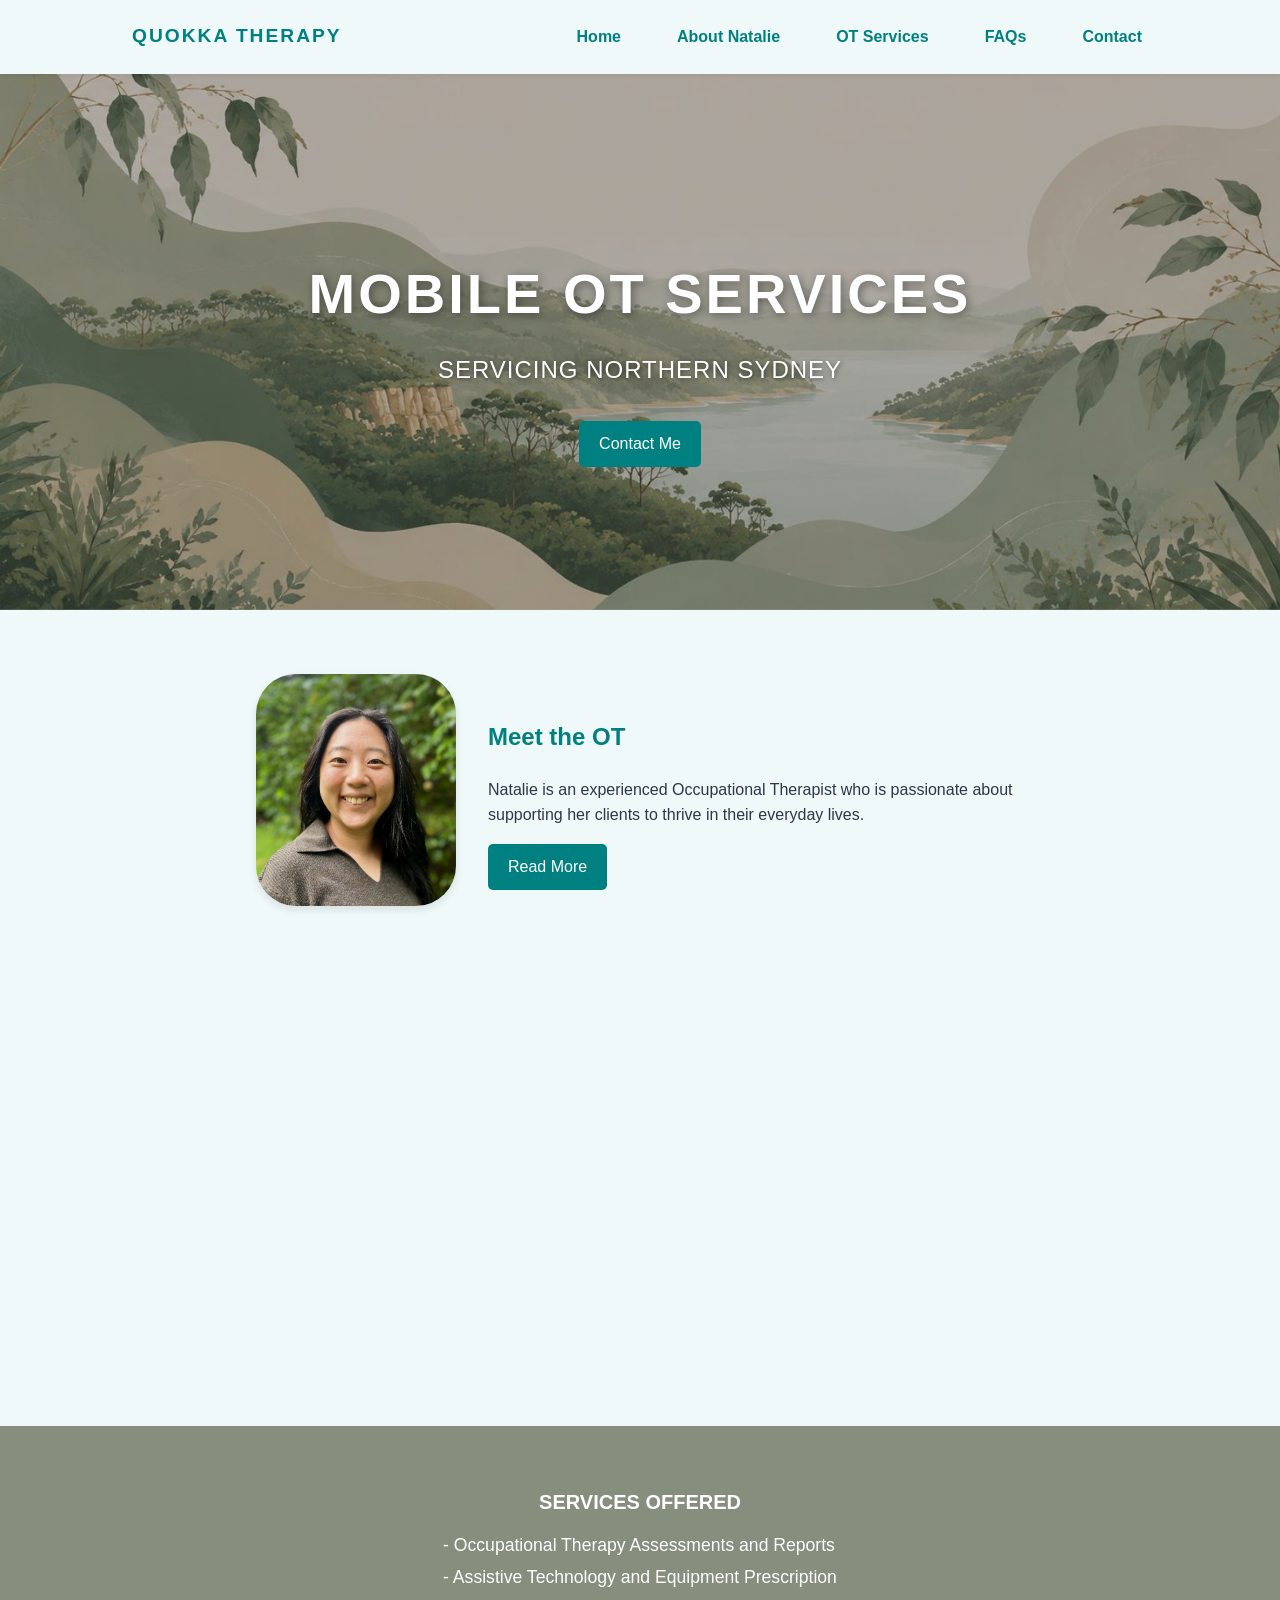
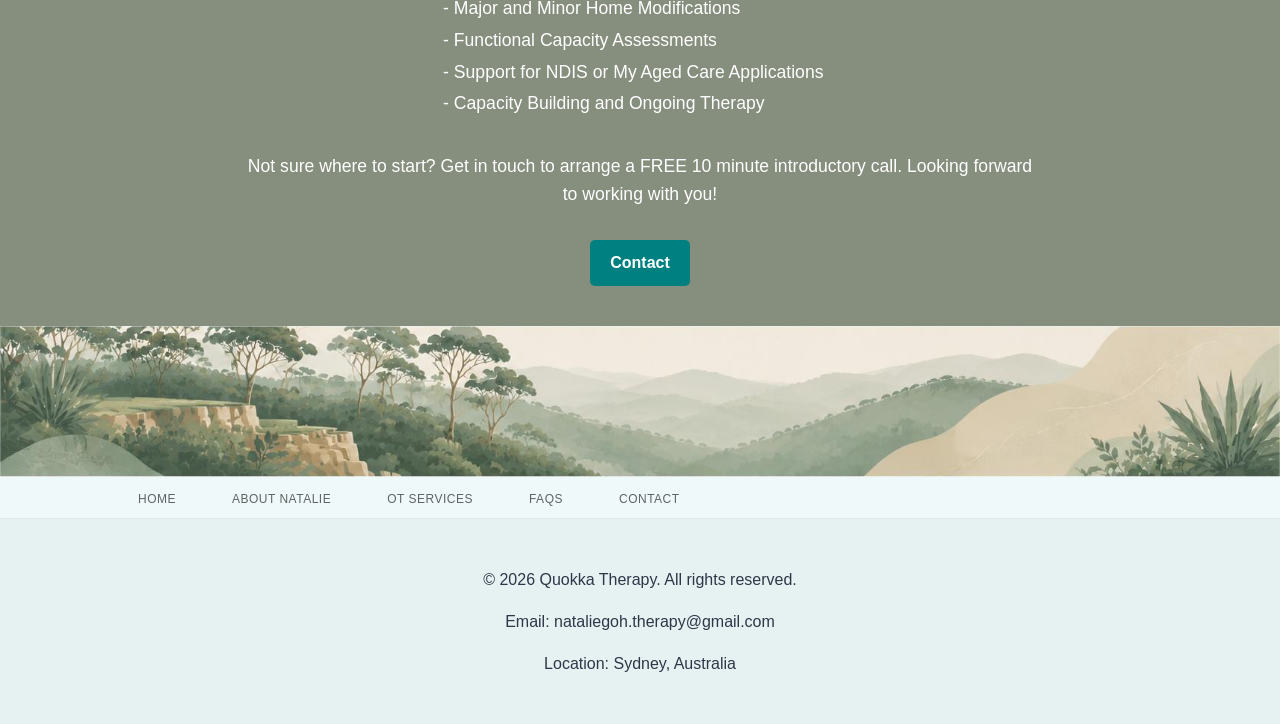
==== index.html @ a45f42ed "update via website-editor skill" ====
<!DOCTYPE html>
<html lang="en">
<head>
    <meta charset="UTF-8">
    <meta name="viewport" content="width=device-width, initial-scale=1.0">
    <title>Quokka Therapy | Mobile Occupational Therapy Sydney</title>
    <link rel="stylesheet" href="style.css">
</head>
<body>
    <header>
        <div class="nav-container">
            <a href="index.html" class="logo">
                <span style="vertical-align: middle;">Quokka Therapy</span>
            </a>
            <div class="menu-wrapper">
                <span class="menu-label">Menu</span>
                <button class="menu-toggle" id="menu-toggle" aria-label="Toggle navigation">
                    <span></span>
                    <span></span>
                    <span></span>
                </button>
            </div>
            <nav>
                <a href="index.html">Home</a>
                <a href="about.html">About Natalie</a>
                <a href="approach.html">OT Services</a>
                <a href="funding.html">FAQs</a>
                <a href="contact.html">Contact</a>
            </nav>
        </div>
    </header>

    <section class="hero index-hero" style="margin-top: 0;">
        <div class="hero-content">
            <h1>Mobile OT Services</h1>
            <p>SERVICING NORTHERN SYDNEY</p>
            <a href="contact.html" class="button">Contact Me</a>
        </div>
    </section>

    <main style="margin-top: 0;">
        <section class="home-main">
            <div class="meet-ot-section">
                <div class="ot-thumbnail">
                    <img src="IMG_3230.jpeg" alt="Natalie" class="ot-profile-pic">
                </div>
                <div class="ot-text">
                    <h2>Meet the OT</h2>
                    <p>Natalie is an experienced Occupational Therapist who is passionate about supporting her clients to thrive in their everyday lives.</p>
                    <a href="about.html" class="button">Read More</a>
                </div>
            </div>
        </section>
    </main>

    <section class="eucalyptus-section">
        <div class="get-in-touch-blurb">
            <p class="services-list-title">SERVICES OFFERED</p>
            <div class="services-list">
                - Occupational Therapy Assessments and Reports<br>
                - Assistive Technology and Equipment Prescription<br>
                - Major and Minor Home Modifications<br>
                - Functional Capacity Assessments<br>
                - Support for NDIS or My Aged Care Applications<br>
                - Capacity Building and Ongoing Therapy
            </div>
            <p class="services-intro-cta">Not sure where to start? Get in touch to arrange a FREE 10 minute introductory call. Looking forward to working with you!</p>
        </div>
        <div style="text-align: center;">
            <a href="contact.html" class="button button-large button-white">Contact</a>
        </div>
    </section>

    <div class="bottom-full-image">
        <img src="bottom_banner.png" alt="Bottom decorative banner">
    </div>

    <nav class="mini-footer-nav">
        <ul>
            <li><a href="index.html">Home</a></li>
            <li><a href="about.html">About Natalie</a></li>
            <li><a href="approach.html">OT Services</a></li>
            <li><a href="funding.html">FAQs</a></li>
            <li><a href="contact.html">Contact</a></li>
        </ul>
    </nav>

    <footer>
        <div class="footer-content">
            <p>&copy; 2026 Quokka Therapy. All rights reserved.</p>
            <p>Email: nataliegoh.therapy@gmail.com</p>
            <p>Location: Sydney, Australia</p>
        </div>
    </footer>

    <script src="script.js"></script>
</body>
</html>
---- style.css ----
html, body {
    margin: 0;
    padding: 0;
    width: 100%;
    overflow-x: hidden; /* Prevent horizontal scroll */
}

* {
    box-sizing: border-box; /* Ensure padding doesn't affect width */
}

:root {
    --primary-teal: #008080; /* Professional Teal */
    --secondary-teal: #2d8a8a; /* Muted Teal */
    --bg-color: #f0f9f9; /* Soft Light Teal */
    --text-color: #2d3748; /* Dark Charcoal */
    --accent-teal: #e0f2f2; /* Pale Teal Accent */
    --footer-bg: #e6f2f2;
}

body {
    font-family: 'Segoe UI', Roboto, Helvetica, Arial, sans-serif;
    background-color: var(--bg-color);
    color: var(--text-color);
    margin: 0;
    line-height: 1.6;
    padding-top: 70px; /* Offset for fixed header */
}

.top-banner {
    display: none;
}

header {
    background-color: var(--bg-color);
    box-shadow: 0 2px 4px rgba(0,0,0,0.05);
    padding: 1rem 0 0 0; /* Removed bottom padding */
    position: fixed;
    top: 0;
    left: 0;
    width: 100%;
    z-index: 1000;
}

.nav-container {
    max-width: 1100px;
    margin: 0 auto;
    padding: 0 2rem 1rem 2rem; /* Added padding here instead */
    display: flex;
    justify-content: space-between;
    align-items: center;
}

.logo {
    font-size: 1.5rem;
    font-weight: bold;
    color: var(--primary-teal);
    text-decoration: none;
    display: flex;
    align-items: center;
}

.logo span {
    vertical-align: middle; 
    margin-left: 10px;
}

.menu-label {
    font-size: 0.7rem;
    font-weight: bold;
    color: var(--primary-teal);
    text-transform: uppercase;
    margin-bottom: 2px;
}

@media (max-width: 600px) {
    /* Fluid typography and vh heights now handle hero sections automatically */

    .nav-container {
        justify-content: space-between;
    }

    .logo span {
        display: block;
        font-size: 1.1rem;
        letter-spacing: 1px;
    }

    .menu-wrapper {
        display: flex;
        flex-direction: column;
        align-items: center;
    }

    .menu-toggle {
        background: none;
        border: none;
        cursor: pointer;
        padding: 5px;
        display: flex;
        flex-direction: column;
        gap: 4px;
    }

    .menu-toggle span {
        display: block;
        width: 25px;
        height: 3px;
        background-color: var(--primary-teal);
        border-radius: 3px;
    }

    nav {
        display: none;
        flex-direction: column;
        position: absolute;
        top: 100%;
        left: 0;
        right: 0;
        background-color: white;
        padding: 1rem;
        box-shadow: 0 4px 6px rgba(0,0,0,0.1);
        gap: 1rem;
        text-align: center;
    }

    nav.active {
        display: flex;
    }

    .desktop-profile {
        display: none !important;
    }

    .mobile-profile {
        display: block !important;
    }
}

.home-main {
    margin-top: 4rem; /* Spacing between banner and Meet the OT */
}

@media (min-width: 601px) {
    .nav-container {
        justify-content: space-between;
    }

    .logo span {
        display: inline-block;
        font-size: 1.2rem;
        font-weight: bold;
        text-transform: uppercase;
        letter-spacing: 2px;
    }

    .menu-label {
        display: none; /* Hide 'Menu' label on desktop */
    }

    .menu-toggle {
        display: none;
    }

    nav {
        display: flex;
        gap: 1.5rem;
    }

    nav a {
        padding: 0.5rem 1rem;
        border-radius: 4px;
    }

    nav a:hover {
        background-color: var(--accent-teal);
    }
}

nav a {
    text-decoration: none;
    color: var(--primary-teal);
    font-weight: 600;
    transition: color 0.3s;
}

nav a:hover {
    color: var(--secondary-teal);
}

main {
    max-width: 800px;
    margin: clamp(2rem, 5vh, 4rem) auto 2rem; /* Responsive top margin for gap below banner */
    padding: 0 1rem;
    min-height: 80vh;
}

h1, h2, h3 {
    color: var(--primary-teal);
}

.hero {
    display: flex;
    flex-direction: column;
    align-items: center;
    justify-content: center;
    text-align: center;
    color: white;
    width: 100%;
    max-width: 100%;
    margin: 0 auto;
    position: relative;
    overflow: hidden;
    min-height: 30vh; /* Responsive height based on viewport */
    background-size: cover;
    background-position: center;
    background-repeat: no-repeat;
    padding: 4rem 1rem; /* Padding allows height to grow if text wraps */
    border-radius: 0;
    margin-bottom: 0;
}

.about-hero, .approach-hero, .faq-hero, .index-hero, .contact-hero {
    /* Heights are now managed by the base .hero class or overrides */
}

.index-hero::before, .about-hero::before, .approach-hero::before, .faq-hero::before, .contact-hero::before {
    content: '';
    position: absolute;
    top: 0;
    left: 0;
    right: 0;
    bottom: 0;
    background: rgba(0, 0, 0, 0.3); /* Consistently dark overlay for text readability */
    z-index: 1;
}

.hero-content {
    position: relative;
    z-index: 2;
    width: 100%;
    max-width: clamp(300px, 90%, 1100px); /* Fluid width */
    padding: 1rem 0;
}

.index-hero {
    background-image: url('hoho.png');
    min-height: clamp(400px, 60vh, 800px); /* Larger hero for home page */
    background-position: center;
}

.about-hero {
    background-image: url('otot.png');
}

.approach-hero {
    background-image: url('sese.png');
}

.faq-hero {
    background-image: url('fafa.png');
}

.contact-hero {
    background-image: url('coco.png');
}

.hero-content h1 {
    font-size: clamp(1.8rem, 8vw, 3.5rem); /* Fluid typography */
    margin-bottom: 1rem;
    color: white;
    text-transform: uppercase;
    letter-spacing: clamp(1px, 1vw, 3px);
    text-shadow: 2px 2px 10px rgba(0, 0, 0, 0.4);
    line-height: 1.2;
}

.hero-content p {
    font-size: clamp(1rem, 4vw, 1.5rem); /* Fluid typography */
    text-transform: uppercase;
    letter-spacing: 1px;
    margin-bottom: 2rem;
    text-shadow: 1px 1px 5px rgba(0, 0, 0, 0.5);
}

.hero-image {
    display: none; /* Hide the vehicle image in this new layout */
}

.hero-text-block {
    max-width: 600px;
    margin: 1rem auto 0; /* Reduced margin */
    padding: 2rem;
    border-radius: 8px;
}

.mini-footer-nav {
    display: none; /* Hidden by default (mobile) */
}

@media (min-width: 769px) {
    .mini-footer-nav {
        display: block;
        padding: 0.5rem 0;
        margin-top: 2rem;
        max-width: 1100px; /* Match header width */
        margin: 0 auto;
        padding-left: 2rem; /* Match header padding */
    }

    .mini-footer-nav ul {
        list-style: none;
        padding: 0;
        margin: 0;
        display: flex;
        justify-content: flex-start;
        gap: 1.5rem;
    }

    .mini-footer-nav a {
        text-decoration: none;
        color: #000;
        font-weight: normal;
        font-size: 0.75rem;
        text-transform: uppercase;
        letter-spacing: 0.5px;
        opacity: 0.6;
        transition: opacity 0.3s;
    }

    .mini-footer-nav a:hover {
        opacity: 1;
        color: #000;
    }
}

.eucalyptus-section {
    background-color: #868e7e; /* Muted olive green */
    width: 100%;
    padding: 2.5rem 1.5rem; /* Reduced vertical padding, added horizontal for mobile */
    margin-top: 1rem; /* Reduced from 3rem to remove large white space */
    text-align: center;
    color: white;
}

.services-list-title {
    font-size: clamp(1.1rem, 4vw, 1.25rem);
    line-height: 1.6;
    margin-bottom: 0.75rem;
    font-weight: 700;
    text-transform: uppercase;
}

.services-list {
    display: block; /* Changed from inline-block to handle mobile better */
    text-align: left;
    margin: 0 auto 2rem;
    max-width: fit-content; /* Centers the list while keeping it left-aligned */
    font-size: clamp(1rem, 3.5vw, 1.1rem);
    line-height: 1.8;
}

.services-intro-cta {
    font-size: clamp(1rem, 3.5vw, 1.1rem);
    line-height: 1.6;
    margin: 0;
}

.bottom-full-image {
    width: 100%;
    display: block;
    margin: 0;
    padding: 0;
}

.bottom-full-image img {
    width: 100%;
    height: auto;
    display: block;
}

.eucalyptus-section .get-in-touch-blurb {
    background-color: transparent;
    box-shadow: none;
    margin: 0 auto 2rem;
    padding: 0 !important;
    max-width: 800px;
    color: white;
}

.eucalyptus-section .get-in-touch-blurb p, 
.eucalyptus-section .get-in-touch-blurb div {
    color: white !important;
}

.button-white {
    background-color: white;
    color: #a7bcb2;
    font-weight: bold;
}

.button-white:hover {
    background-color: #f0f9f9;
    color: #96aa9f;
}

footer {
    background-color: var(--footer-bg);
    padding: 2rem 0;
    text-align: center;
    border-top: 1px solid #e2e8f0;
}

.footer-content {
    max-width: 800px;
    margin: 0 auto;
}

.button {
    display: inline-block;
    padding: 10px 20px;
    background-color: var(--primary-teal);
    color: white;
    text-decoration: none;
    border-radius: 5px;
    transition: background-color 0.3s;
}

.button:hover {
    background-color: var(--secondary-teal);
}

/* Form Styles */
form {
    display: flex;
    flex-direction: column;
    gap: 1rem;
}

input, textarea {
    padding: 0.8rem;
    border: 1px solid #cbd5e0;
    border-radius: 4px;
    font-family: inherit;
}

input:focus, textarea:focus {
    outline: none;
    border-color: var(--primary-teal);
    box-shadow: 0 0 0 2px var(--accent-teal);
}

.funding-logos {
    display: flex;
    gap: 2rem;
    margin: 2rem 0;
    align-items: center;
    flex-wrap: wrap;
}

.funding-logos img {
    height: 60px;
    width: auto;
    object-fit: contain;
}

/* Service Sections */
.service-section {
    display: flex;
    gap: 2rem;
    align-items: center;
    margin-bottom: 2rem; /* Reduced margin */
}

.service-section:nth-child(even) {
    flex-direction: row-reverse;
}

.service-text {
    flex: 1;
    min-width: 300px;
}

.service-image {
    max-width: 300px;
    width: 100%;
    object-fit: cover;
    mix-blend-mode: multiply;
}

.service-image-small {
    max-width: 240px; /* 20% smaller than 300px */
}

/* Meet the OT Section */
.meet-ot-section {
    display: flex;
    gap: 2rem;
    align-items: center;
    margin-bottom: 1.5rem; /* Reduced margin */
}

.ot-thumbnail {
    flex-shrink: 0;
}

.ot-profile-pic {
    max-width: 200px;
    width: 100%;
    border-radius: 40px; /* Significant rounding of the edges */
    box-shadow: 0 4px 8px rgba(0,0,0,0.1);
}

.ot-text {
    flex: 1;
    min-width: 300px;
}

.hero-image img {
    mix-blend-mode: multiply;
}

.contact-image {
    max-width: 400px;
    width: 100%;
    mix-blend-mode: multiply; /* Blends white background with the page color */
}

@media (max-width: 768px) {
    .service-section, .service-section:nth-child(even) {
        flex-direction: column;
        text-align: center;
    }
    
    .service-image {
        max-width: 80%; /* 20% smaller than full width */
        margin: 0 auto;
    }

    .service-image-small {
        max-width: 50%; /* Further 15% reduction */
    }

    .meet-ot-section {
        flex-direction: column;
        text-align: center;
    }

    .ot-text {
        min-width: 100%;
    }
}
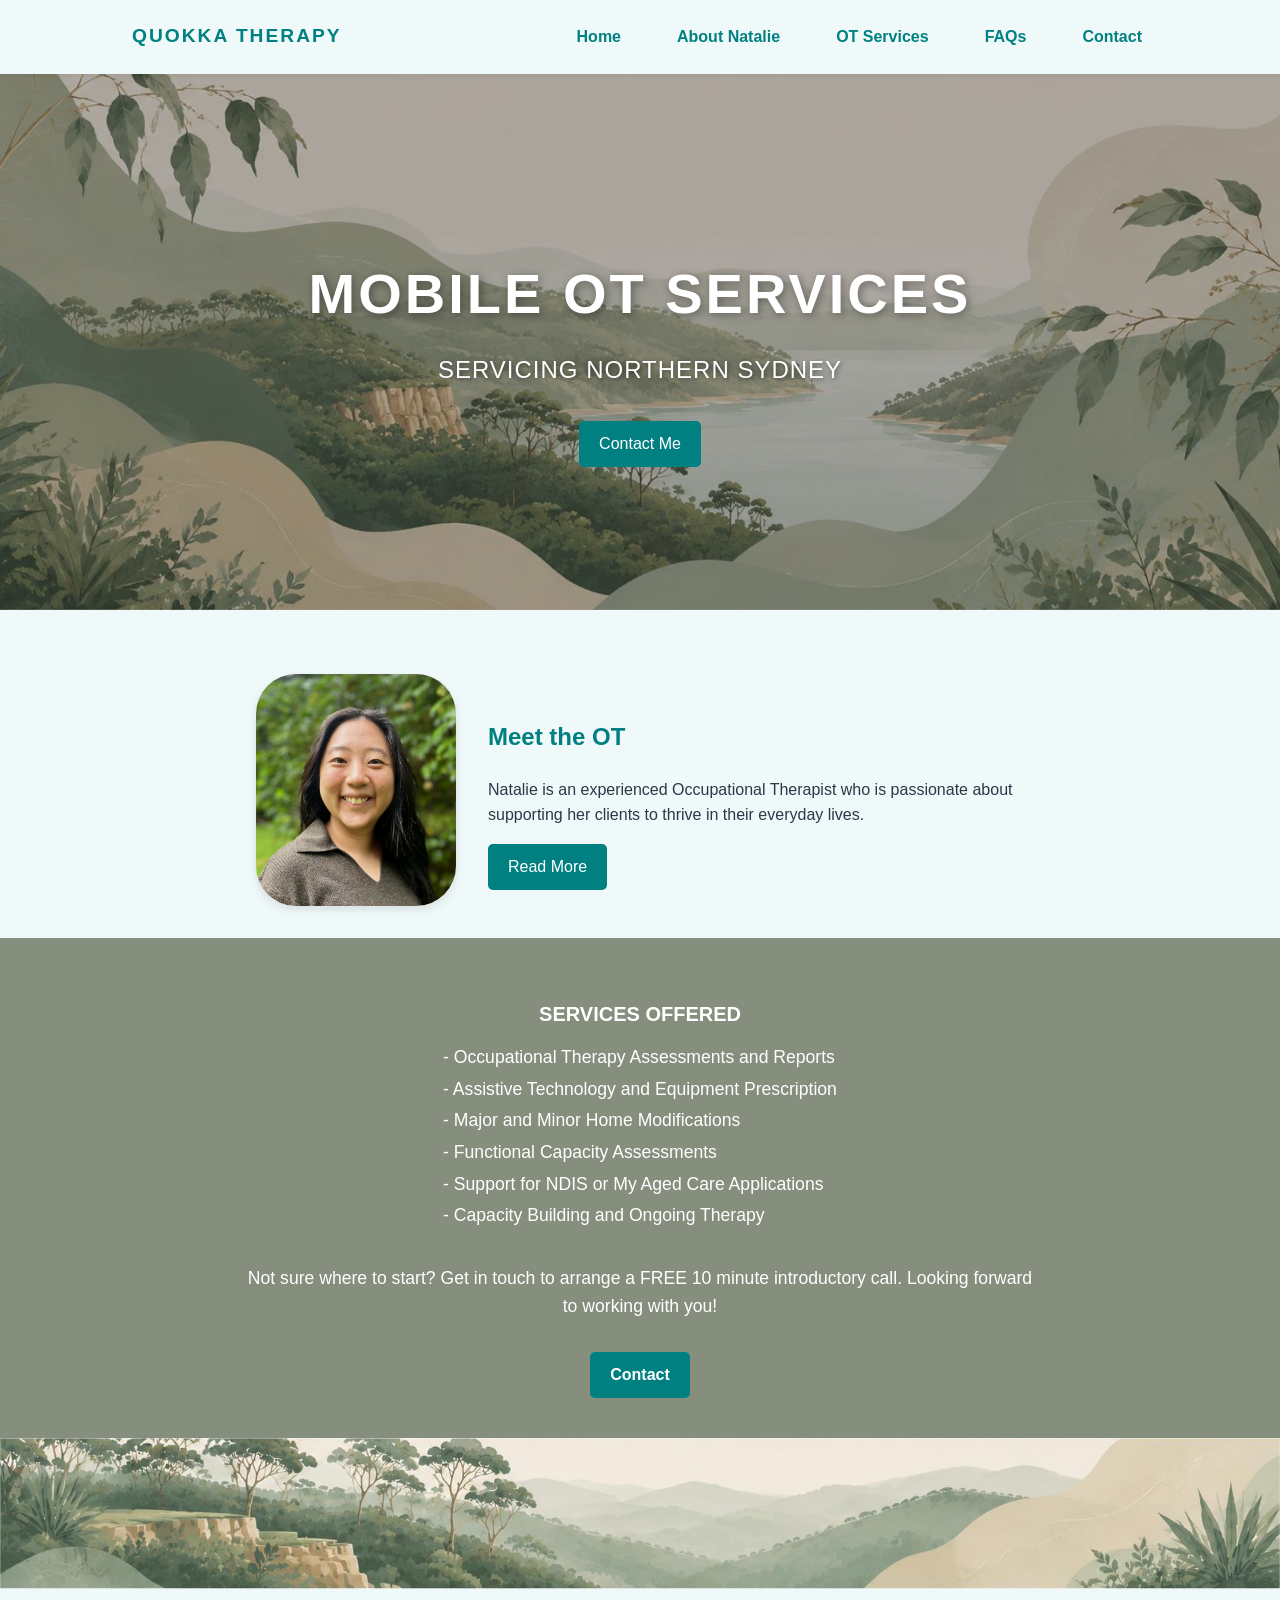
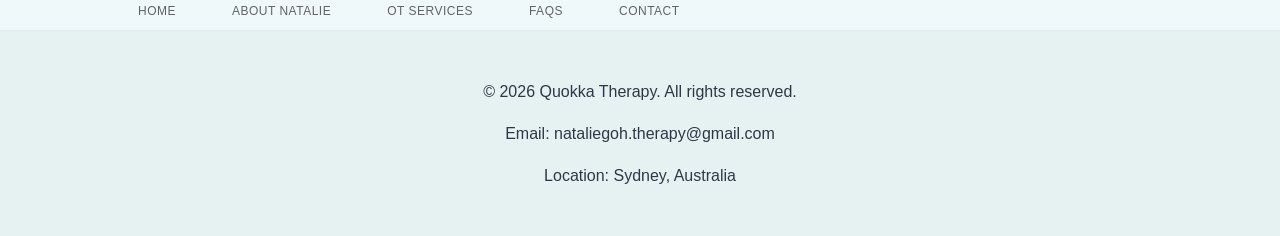
==== commit 7bee82de: "update via website-editor skill" ====
--- a/index.html
+++ b/index.html
@@ -38,7 +38,7 @@
         </div>
     </section>
 
-    <main style="margin-top: 0;">
+    <main class="home-main-content" style="margin-top: 0;">
         <section class="home-main">
             <div class="meet-ot-section">
                 <div class="ot-thumbnail">
--- a/style.css
+++ b/style.css
@@ -190,9 +190,23 @@
 
 main {
     max-width: 800px;
-    margin: clamp(2rem, 5vh, 4rem) auto 2rem; /* Responsive top margin for gap below banner */
+    margin: clamp(2rem, 5vh, 4rem) auto 2rem; /* Default responsive top margin */
     padding: 0 1rem;
-    min-height: 80vh;
+    min-height: 80vh; /* Keeps footer at bottom on short pages */
+}
+
+/* Page Specific Spacing Refinements */
+.home-main-content {
+    min-height: auto; /* Removes excessive white space below Meet the OT */
+    margin-bottom: 0;
+}
+
+.about-main-content {
+    margin-top: clamp(3rem, 8vh, 6rem); /* Larger gap below banner specifically for About page on desktop */
+}
+
+.contact-main-content, .faq-main-content {
+    /* Keep default min-height for these pages to avoid floating footers */
 }
 
 h1, h2, h3 {
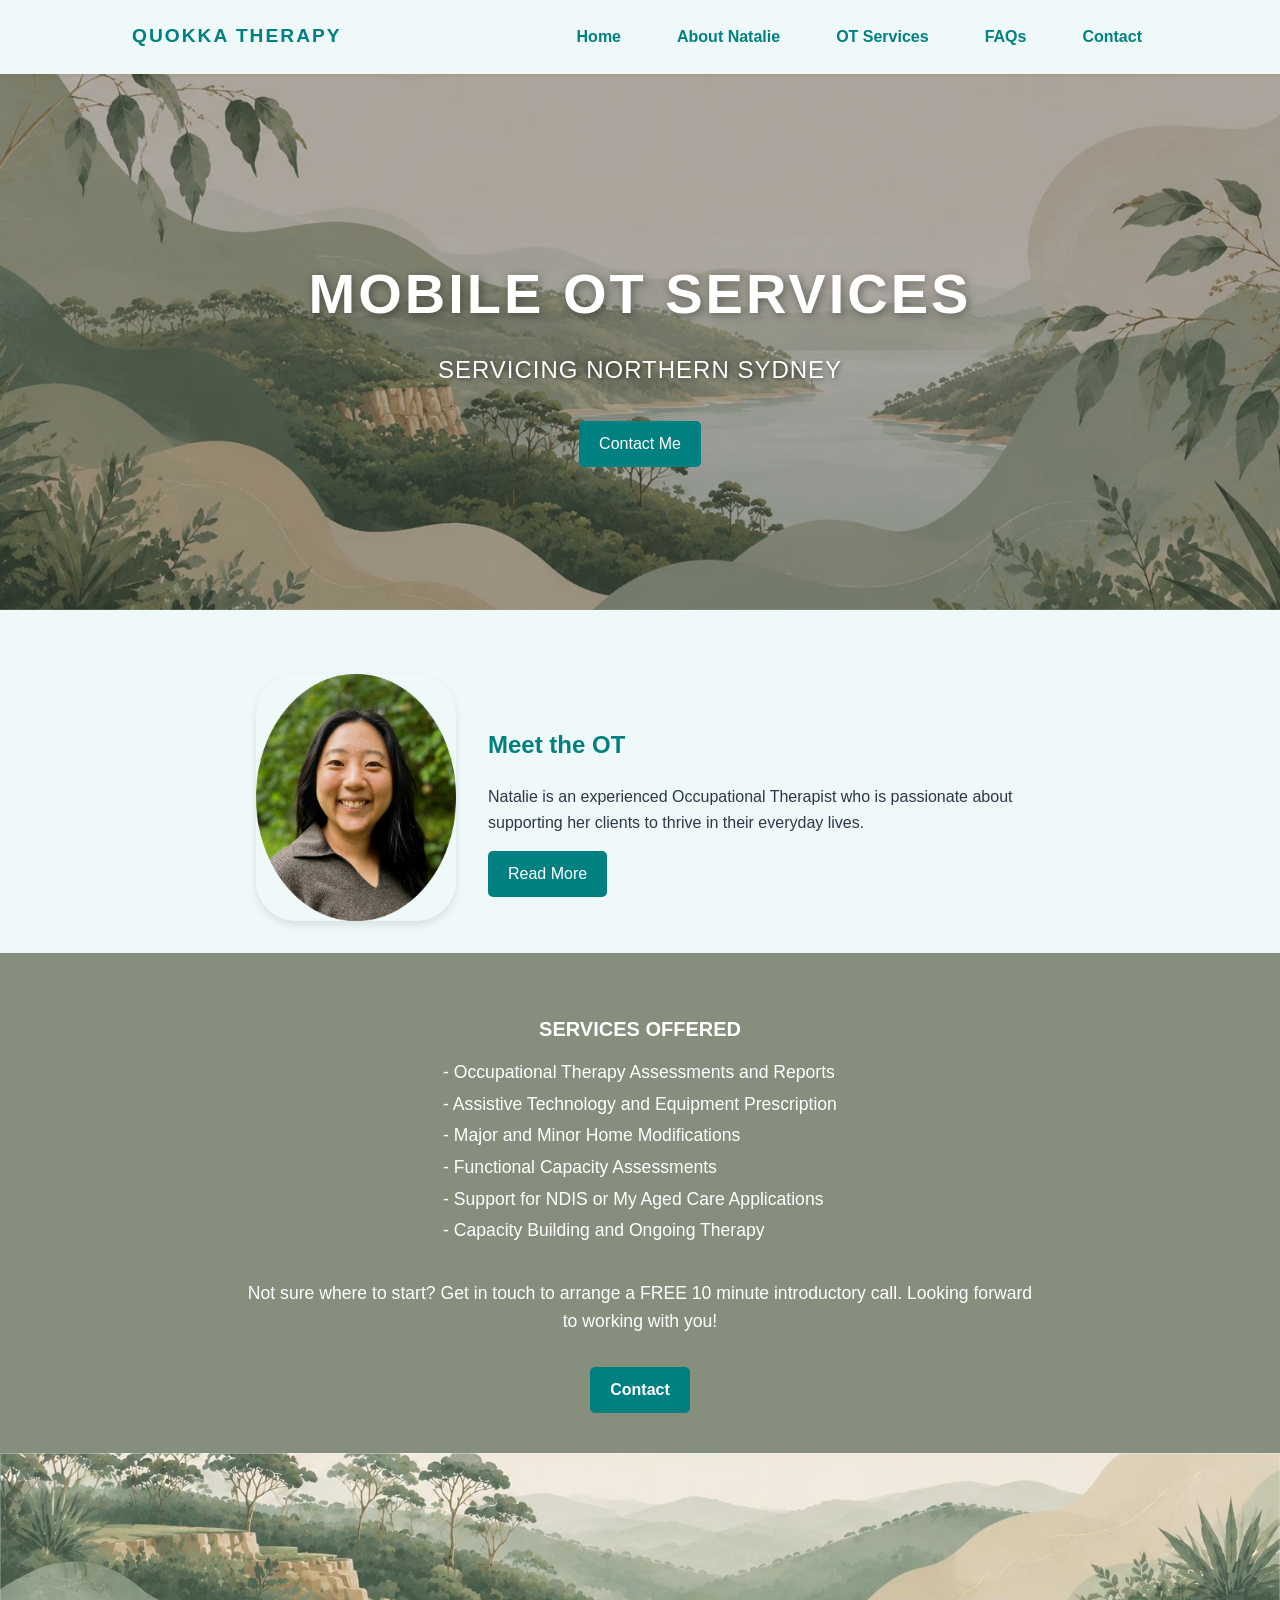
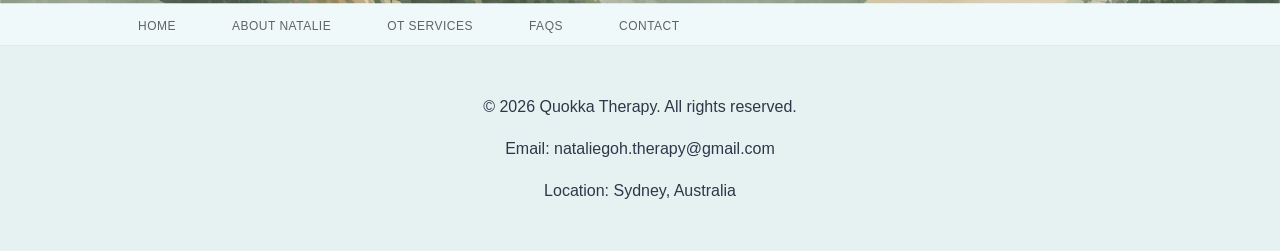
==== commit b9da5e5f: "update via website-editor skill" ====
--- a/index.html
+++ b/index.html
@@ -42,7 +42,7 @@
         <section class="home-main">
             <div class="meet-ot-section">
                 <div class="ot-thumbnail">
-                    <img src="IMG_3230.jpeg" alt="Natalie" class="ot-profile-pic">
+                    <img src="face.png" alt="Natalie" class="ot-profile-pic">
                 </div>
                 <div class="ot-text">
                     <h2>Meet the OT</h2>
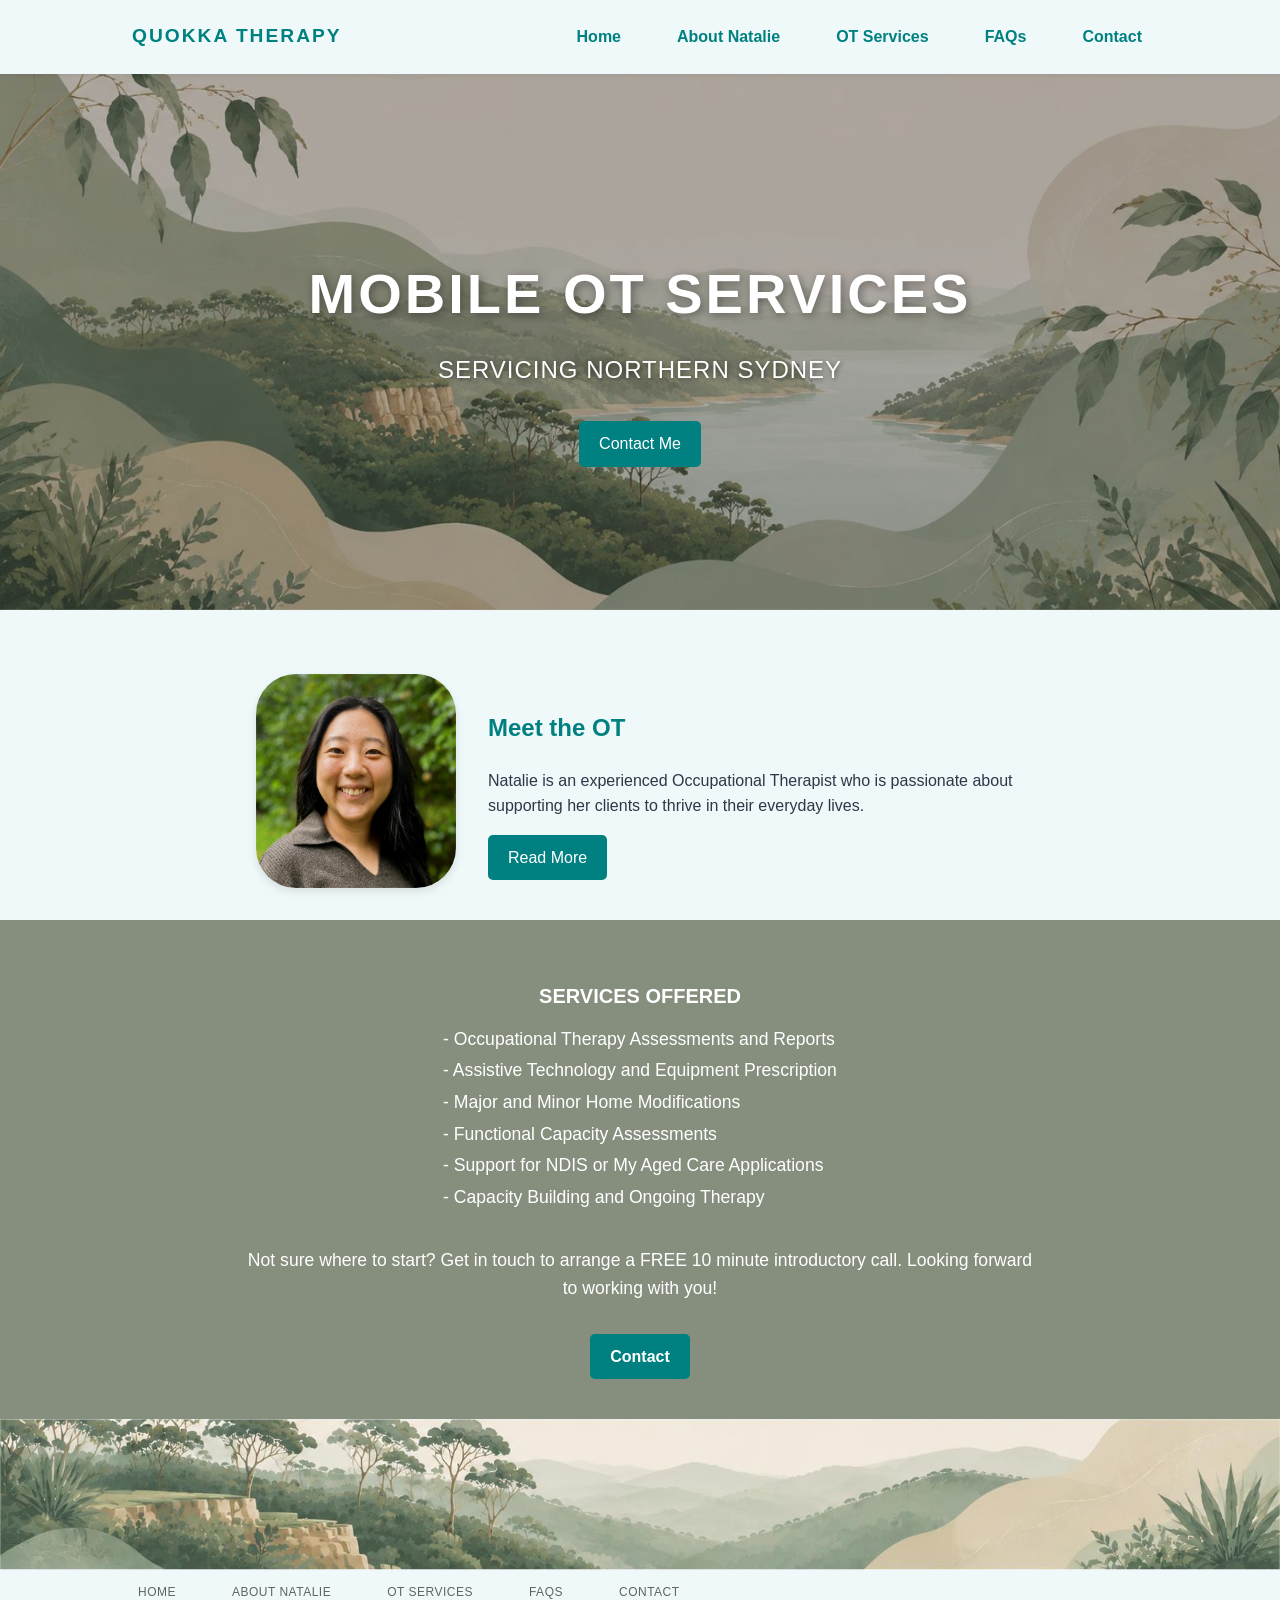
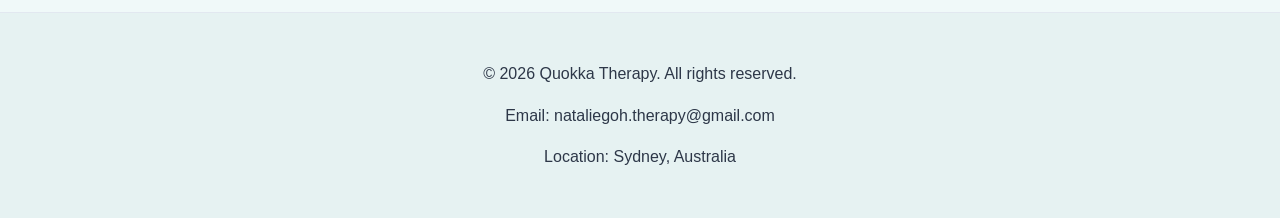
==== commit 842d794b: "update via website-editor skill" ====
--- a/index.html
+++ b/index.html
@@ -42,7 +42,7 @@
         <section class="home-main">
             <div class="meet-ot-section">
                 <div class="ot-thumbnail">
-                    <img src="face.png" alt="Natalie" class="ot-profile-pic">
+                    <img src="now.png" alt="Natalie" class="ot-profile-pic">
                 </div>
                 <div class="ot-text">
                     <h2>Meet the OT</h2>
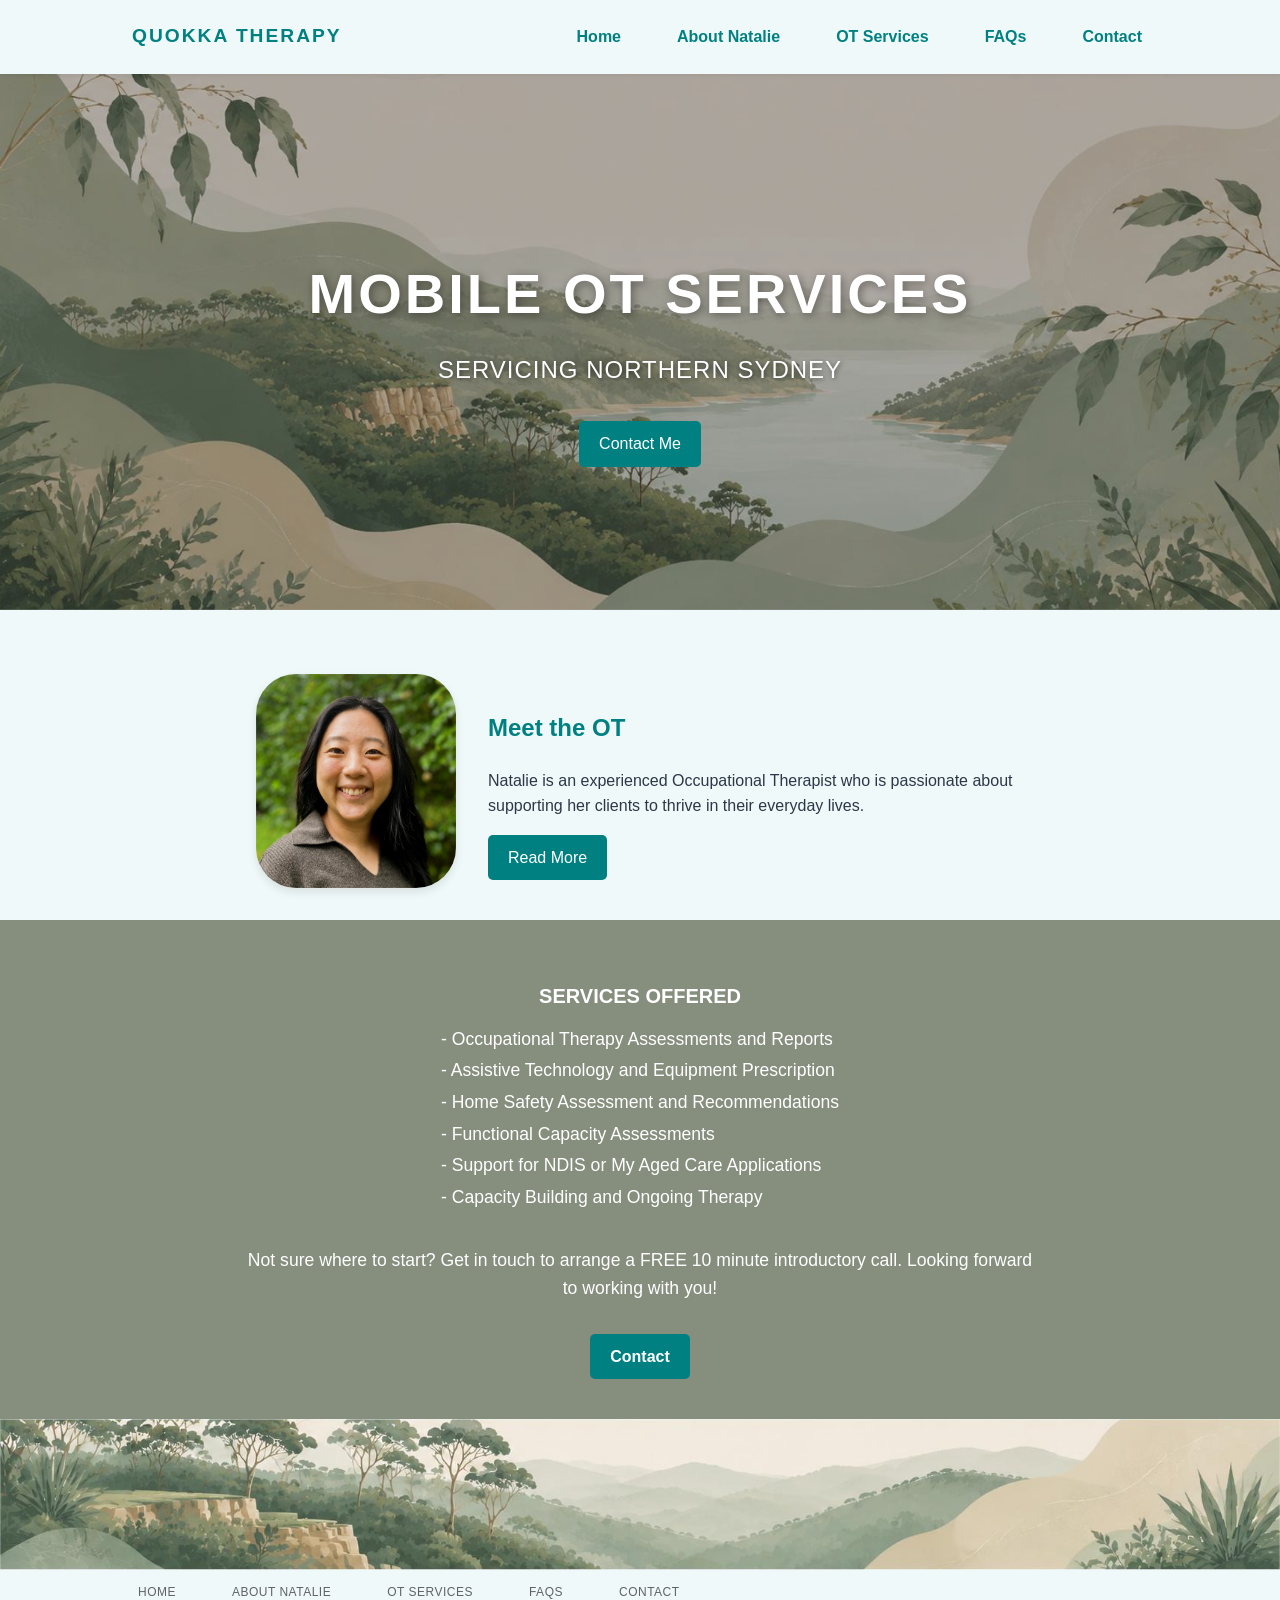
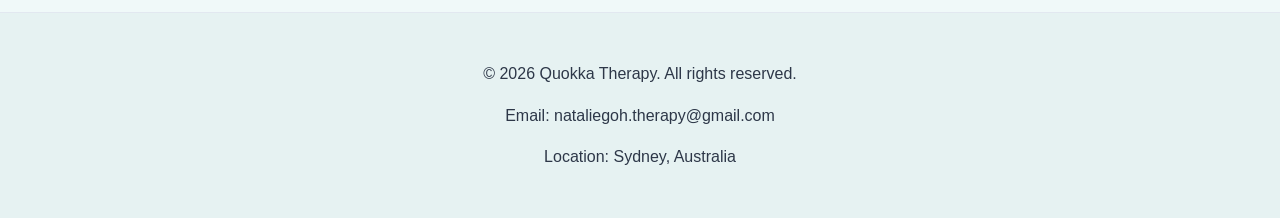
==== commit 7fb6a238: "update via website-editor skill" ====
--- a/index.html
+++ b/index.html
@@ -59,7 +59,7 @@
             <div class="services-list">
                 - Occupational Therapy Assessments and Reports<br>
                 - Assistive Technology and Equipment Prescription<br>
-                - Major and Minor Home Modifications<br>
+                - Home Safety Assessment and Recommendations<br>
                 - Functional Capacity Assessments<br>
                 - Support for NDIS or My Aged Care Applications<br>
                 - Capacity Building and Ongoing Therapy
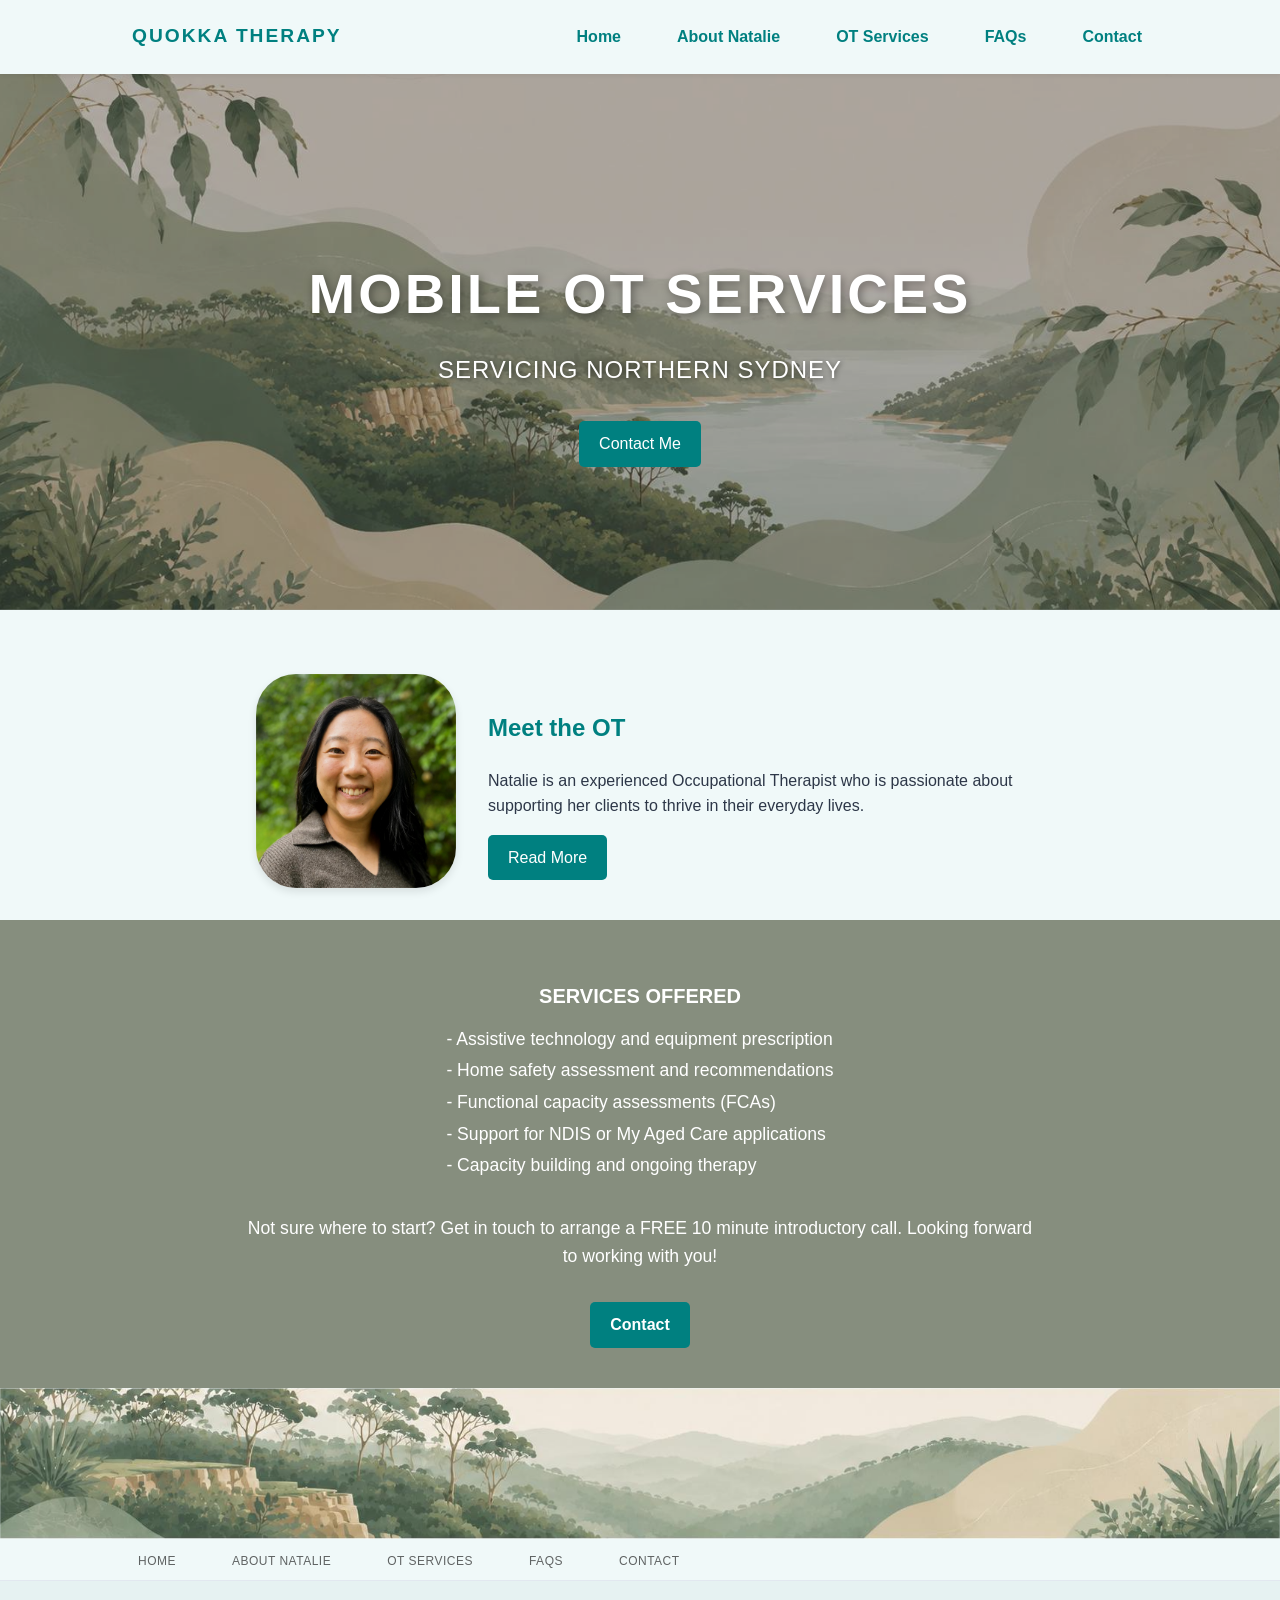
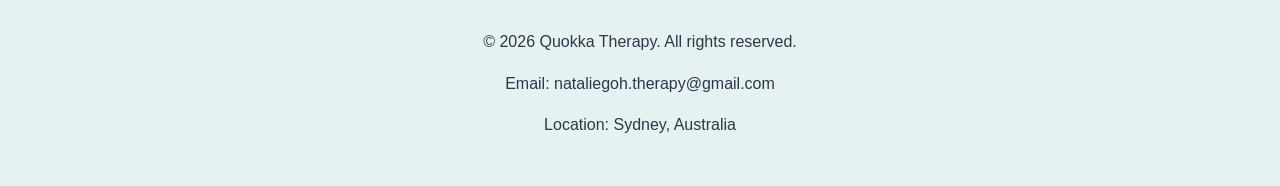
==== commit 24308d23: "update via website-editor skill" ====
--- a/index.html
+++ b/index.html
@@ -57,12 +57,11 @@
         <div class="get-in-touch-blurb">
             <p class="services-list-title">SERVICES OFFERED</p>
             <div class="services-list">
-                - Occupational Therapy Assessments and Reports<br>
-                - Assistive Technology and Equipment Prescription<br>
-                - Home Safety Assessment and Recommendations<br>
-                - Functional Capacity Assessments<br>
-                - Support for NDIS or My Aged Care Applications<br>
-                - Capacity Building and Ongoing Therapy
+                - Assistive technology and equipment prescription<br>
+                - Home safety assessment and recommendations<br>
+                - Functional capacity assessments (FCAs)<br>
+                - Support for NDIS or My Aged Care applications<br>
+                - Capacity building and ongoing therapy
             </div>
             <p class="services-intro-cta">Not sure where to start? Get in touch to arrange a FREE 10 minute introductory call. Looking forward to working with you!</p>
         </div>
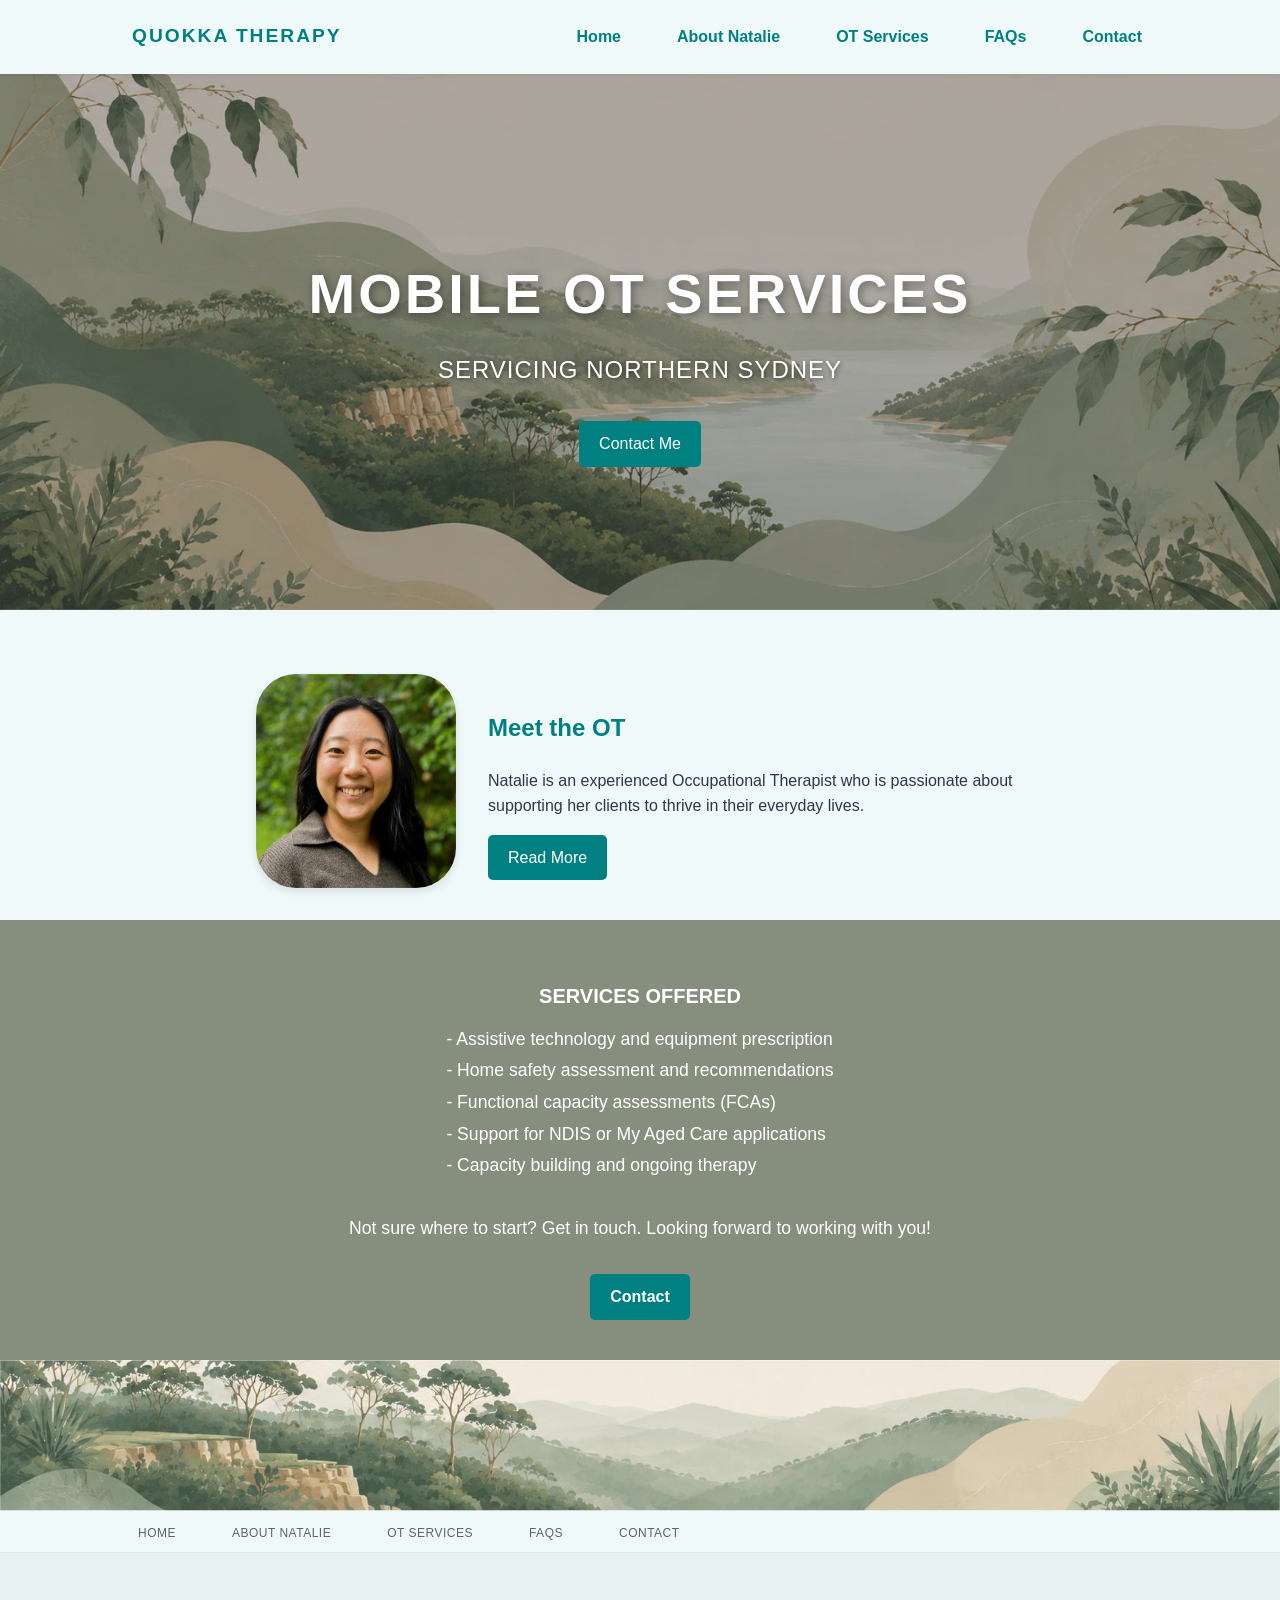
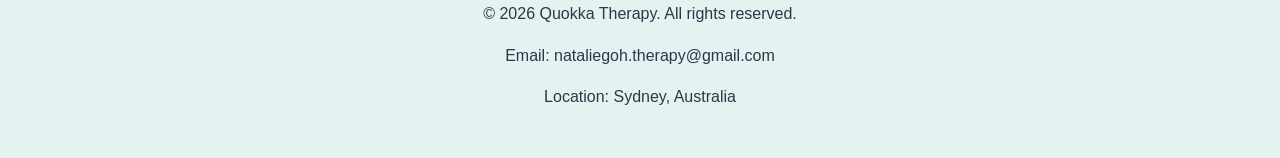
==== commit ca4e8d74: "update via website-editor skill" ====
--- a/index.html
+++ b/index.html
@@ -63,7 +63,7 @@
                 - Support for NDIS or My Aged Care applications<br>
                 - Capacity building and ongoing therapy
             </div>
-            <p class="services-intro-cta">Not sure where to start? Get in touch to arrange a FREE 10 minute introductory call. Looking forward to working with you!</p>
+            <p class="services-intro-cta">Not sure where to start? Get in touch. Looking forward to working with you!</p>
         </div>
         <div style="text-align: center;">
             <a href="contact.html" class="button button-large button-white">Contact</a>
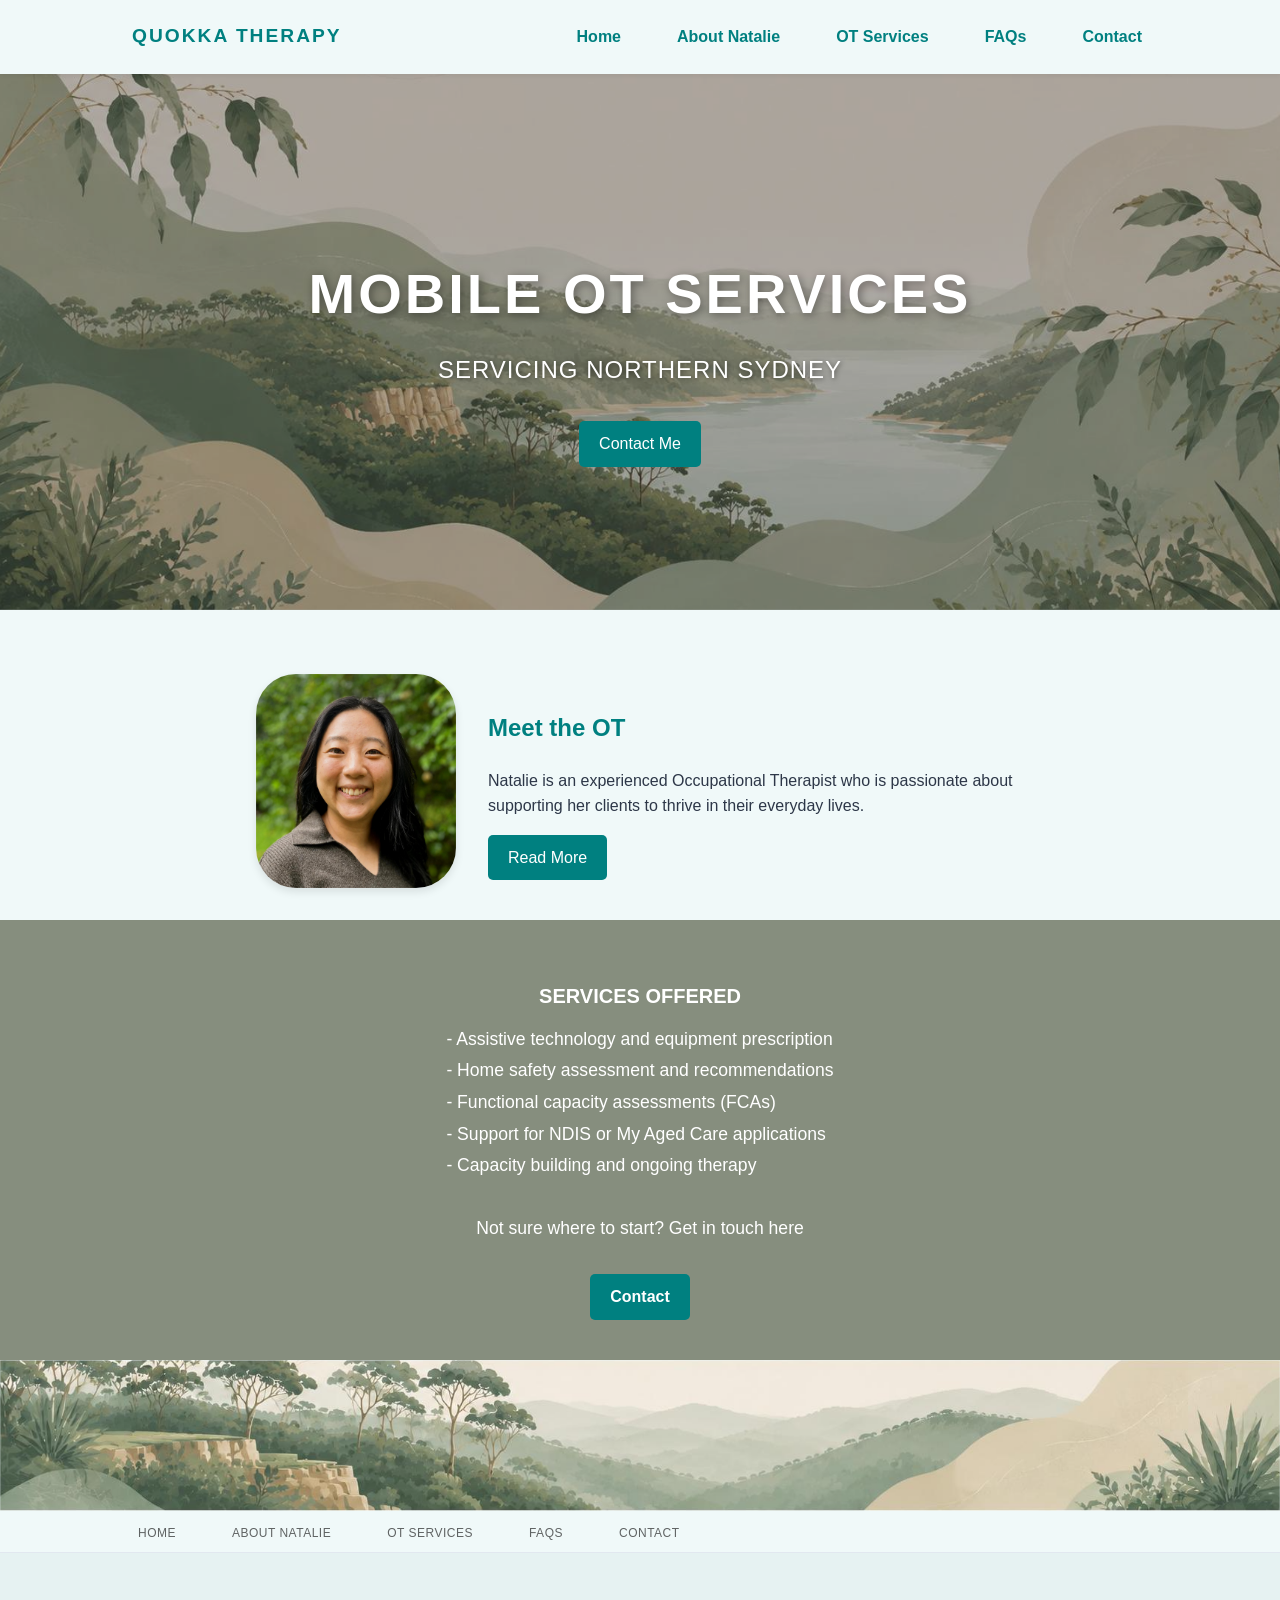
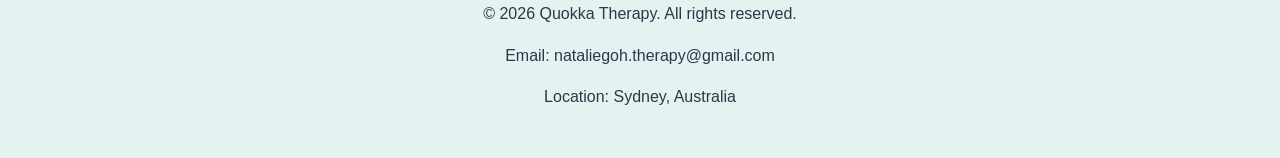
==== commit 09bf9a18: "update via website-editor skill" ====
--- a/index.html
+++ b/index.html
@@ -63,7 +63,7 @@
                 - Support for NDIS or My Aged Care applications<br>
                 - Capacity building and ongoing therapy
             </div>
-            <p class="services-intro-cta">Not sure where to start? Get in touch. Looking forward to working with you!</p>
+            <p class="services-intro-cta">Not sure where to start? Get in touch here</p>
         </div>
         <div style="text-align: center;">
             <a href="contact.html" class="button button-large button-white">Contact</a>
